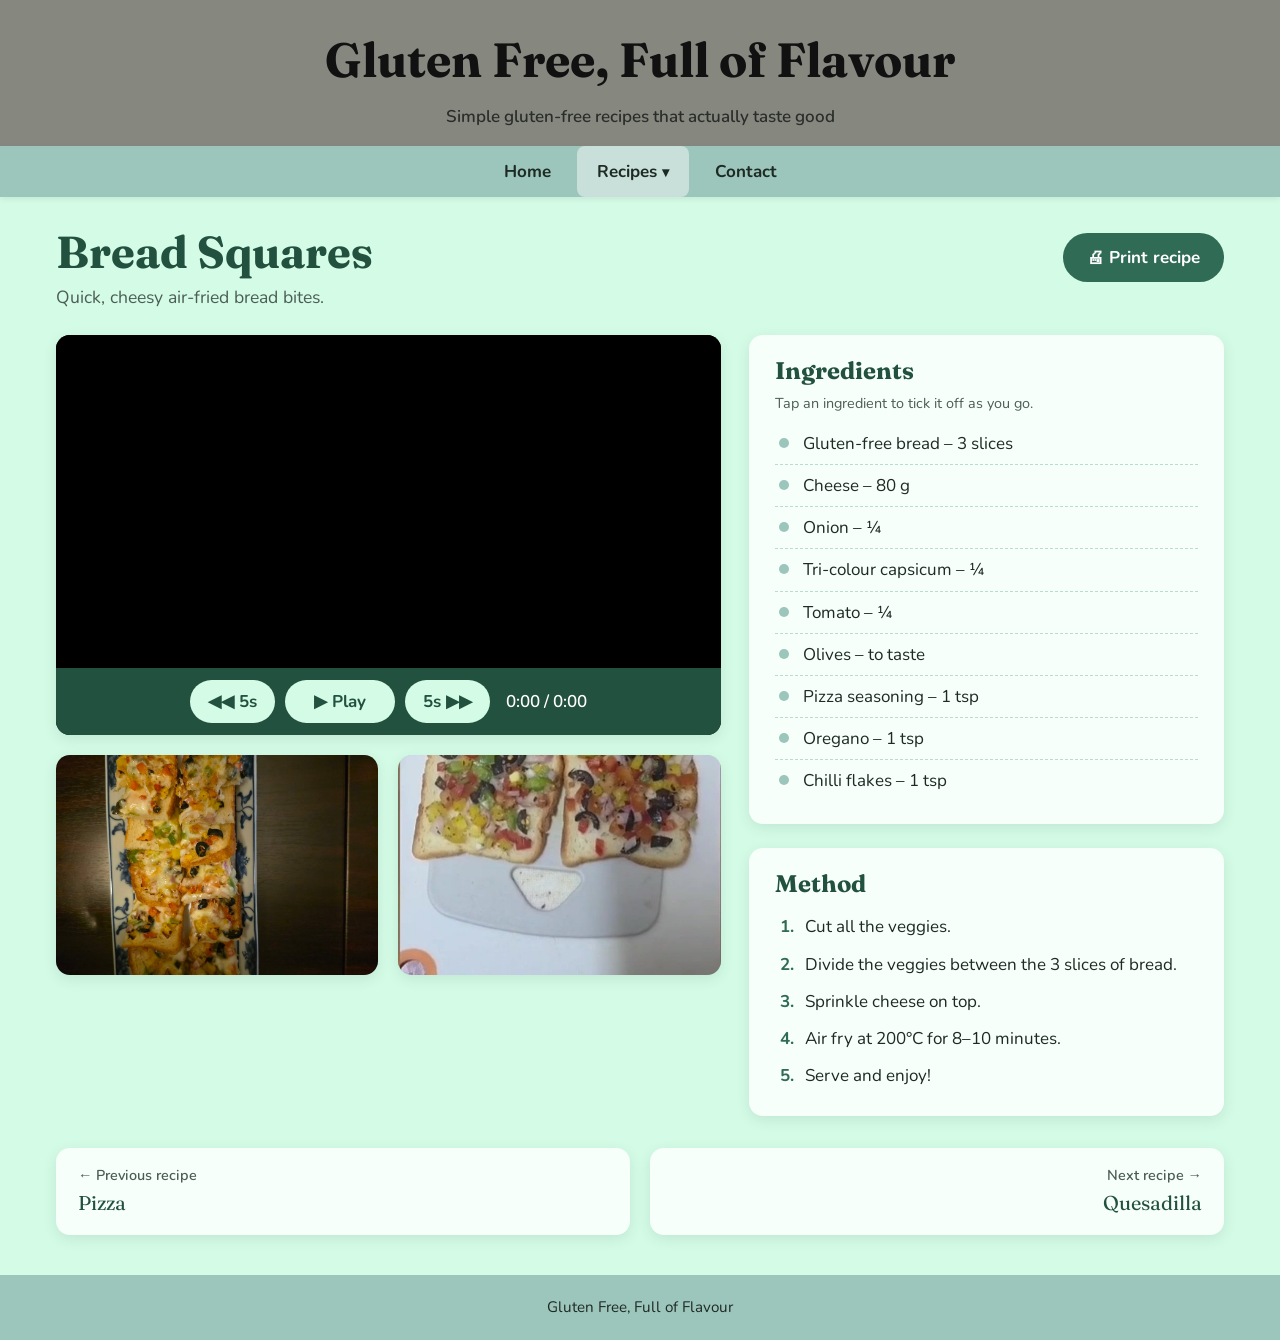
==== bread-squares.html @ 8ae69e82 "First version of my website" ====
<!DOCTYPE html>
<html lang="en">
<head>
  <meta charset="UTF-8">
  <meta name="viewport" content="width=device-width, initial-scale=1.0">
  <meta name="description" content="Gluten-free Bread Squares recipe with video.">
  <title>Bread Squares | Gluten Free, Full of Flavour</title>
  <link rel="preconnect" href="https://fonts.googleapis.com">
  <link rel="preconnect" href="https://fonts.gstatic.com" crossorigin>
  <link href="https://fonts.googleapis.com/css2?family=Fraunces:opsz,wght@9..144,600;9..144,700&family=Nunito:wght@400;600;700&display=swap" rel="stylesheet">
  <link rel="icon" href="favicon.svg" type="image/svg+xml">
  <link rel="stylesheet" href="css/recipe.css">
</head>
<body>

  <!-- ===== Title bar ===== -->
  <header class="site-header">
    <a href="index.html" class="site-title">Gluten Free, Full of Flavour</a>
    <p class="tagline">Simple gluten-free recipes that actually taste good</p>
  </header>

  <!-- ===== Navigation bar ===== -->
  <nav class="site-nav" aria-label="Main navigation">
    <button class="menu-toggle" aria-expanded="false" aria-controls="nav-links">&#9776; Menu</button>
    <ul class="nav-links" id="nav-links">
      <li><a href="index.html">Home</a></li>
      <li class="dropdown">
        <button class="dropdown-toggle active" aria-expanded="false">Recipes <span class="arrow">&#9662;</span></button>
        <ul class="dropdown-menu">
          <li><a href="quesadilla.html">Quesadilla</a></li>
          <li><a href="vanilla-cake.html">Vanilla Cake</a></li>
          <li><a href="orange-cake.html">Orange Cake</a></li>
          <li><a href="peanut-butter-cookies.html">Peanut Butter Cookies</a></li>
          <li><a href="honey-chilli-potato.html">Honey Chilli Potato</a></li>
          <li><a href="ragi-cookies.html">Ragi Cookies</a></li>
          <li><a href="ragi-cupcakes.html">Ragi Cupcakes</a></li>
          <li><a href="paneer-roll.html">Paneer Roll</a></li>
          <li><a href="chicken-roll.html">Chicken Roll</a></li>
          <li><a href="paneer-cubes.html">Paneer Cubes</a></li>
          <li><a href="pizza.html">Pizza</a></li>
          <li><a href="bread-squares.html" class="active" aria-current="page">Bread Squares</a></li>
        </ul>
      </li>
      <li><a href="gf-contact.html">Contact</a></li>
    </ul>
  </nav>

  <!-- ===== Main content ===== -->
  <main class="recipe">
    <div class="title-row">
      <div>
        <h1 class="recipe-title">Bread Squares</h1>
        <p class="recipe-blurb">Quick, cheesy air-fried bread bites.</p>
      </div>
      <button class="btn btn-print" type="button">&#128424;&#xFE0E; Print recipe</button>
    </div>

    <div class="recipe-layout">

      <!-- Left column: video + pictures -->
      <div class="media-column">
        <div class="video-player">
          <video src="videos/bread-squares.mp4" preload="metadata" playsinline>
            Sorry, your browser can't play this video.
          </video>
          <div class="video-controls">
            <button class="vc-btn btn-back" aria-label="Go back 5 seconds">&#9664;&#xFE0E;&#9664;&#xFE0E; 5s</button>
            <button class="vc-btn btn-play" aria-label="Play">&#9654; Play</button>
            <button class="vc-btn btn-forward" aria-label="Skip forward 5 seconds">5s &#9654;&#xFE0E;&#9654;&#xFE0E;</button>
            <span class="vc-time">0:00 / 0:00</span>
          </div>
        </div>

        <div class="recipe-photos">
          <figure class="photo"><img src="images/bread-squares-1.jpg" alt="Bread Squares, photo 1" loading="lazy"></figure>
          <figure class="photo"><img src="images/bread-squares-2.jpg" alt="Bread Squares, photo 2" loading="lazy"></figure>
        </div>
      </div>

      <!-- Right column: ingredients + method -->
      <div class="text-column">
        <section class="card ingredients">
          <h2>Ingredients</h2>
          <p class="hint">Tap an ingredient to tick it off as you go.</p>
          <ul>
          <li>Gluten-free bread – 3 slices</li>
          <li>Cheese – 80 g</li>
          <li>Onion – ¼</li>
          <li>Tri-colour capsicum – ¼</li>
          <li>Tomato – ¼</li>
          <li>Olives – to taste</li>
          <li>Pizza seasoning – 1 tsp</li>
          <li>Oregano – 1 tsp</li>
          <li>Chilli flakes – 1 tsp</li>
          </ul>
        </section>

        <section class="card method">
          <h2>Method</h2>
          <ol>
          <li>Cut all the veggies.</li>
          <li>Divide the veggies between the 3 slices of bread.</li>
          <li>Sprinkle cheese on top.</li>
          <li>Air fry at 200°C for 8–10 minutes.</li>
          <li>Serve and enjoy!</li>
          </ol>
        </section>
      </div>

    </div>

    <!-- Previous / next recipe -->
    <nav class="recipe-pager" aria-label="More recipes">
      <a class="pager-link prev" href="pizza.html"><span class="pager-label">&larr; Previous recipe</span><span class="pager-name">Pizza</span></a>
      <a class="pager-link next" href="quesadilla.html"><span class="pager-label">Next recipe &rarr;</span><span class="pager-name">Quesadilla</span></a>
    </nav>
  </main>

  <!-- ===== Footer ===== -->
  <footer class="site-footer">
    <p>Gluten Free, Full of Flavour</p>
  </footer>

  <script src="js/script.js"></script>
</body>
</html>
---- css/recipe.css ----
/* =========================================================
   SHARED STYLES (title bar, nav bar, footer)
   This section is the same in all 3 CSS files.
   If you change it here, change it in the other two as well.
   ========================================================= */

:root {
  --title-bar: #868880;     /* grey title bar (from sketch) */
  --nav-bar: #9cc5bb;       /* sage nav bar (from sketch) */
  --page-bg: #d4fbe6;       /* mint page background (from sketch) */
  --card-bg: #f7fffa;
  --text: #1e2a24;
  --muted: #4b5d54;
  --accent: #2f6b55;
  --accent-dark: #22513f;
  --border: #b9dccd;
  --radius: 14px;
  --shadow: 0 4px 14px rgba(30, 60, 45, 0.10);
}

* { box-sizing: border-box; }

body {
  margin: 0;
  font-family: "Nunito", Arial, sans-serif;
  font-size: 17px;
  line-height: 1.6;
  color: var(--text);
  background: var(--page-bg);
}

img { max-width: 100%; display: block; }

h1, h2 {
  font-family: "Fraunces", Georgia, serif;
  line-height: 1.2;
  color: var(--accent-dark);
}

/* ----- Title bar ----- */
.site-header {
  background: var(--title-bar);
  text-align: center;
  padding: 22px 16px 16px;
}
.site-title {
  font-family: "Fraunces", Georgia, serif;
  font-size: clamp(1.8rem, 5vw, 3rem);
  font-weight: 700;
  color: #111;
  text-decoration: none;
}
.tagline {
  margin: 4px 0 0;
  color: #2a2d29;
  font-weight: 600;
}

/* ----- Navigation bar ----- */
.site-nav {
  background: var(--nav-bar);
  position: sticky;
  top: 0;
  z-index: 100;
  box-shadow: 0 2px 6px rgba(0, 0, 0, 0.08);
}
.nav-links {
  list-style: none;
  margin: 0 auto;
  padding: 0 16px;
  display: flex;
  justify-content: center;
  gap: 6px;
  max-width: 1200px;
}
.nav-links > li { position: relative; }

.nav-links a,
.dropdown-toggle {
  display: block;
  padding: 12px 20px;
  font: inherit;
  font-weight: 700;
  color: var(--text);
  text-decoration: none;
  background: none;
  border: none;
  cursor: pointer;
  border-radius: 8px;
}
.nav-links a:hover,
.dropdown-toggle:hover,
.nav-links a.active,
.dropdown-toggle.active {
  background: rgba(255, 255, 255, 0.45);
}

/* Recipes dropdown */
.dropdown-menu {
  list-style: none;
  margin: 0;
  padding: 10px;
  position: absolute;
  top: 100%;
  left: 50%;
  transform: translateX(-50%);
  width: 440px;
  display: none;
  grid-template-columns: 1fr 1fr;
  gap: 2px;
  background: var(--card-bg);
  border-radius: var(--radius);
  box-shadow: 0 8px 24px rgba(0, 0, 0, 0.15);
}
.dropdown-menu a {
  padding: 8px 12px;
  font-weight: 600;
}
.dropdown-menu a:hover,
.dropdown-menu a.active {
  background: var(--page-bg);
}
.dropdown:hover .dropdown-menu,
.dropdown:focus-within .dropdown-menu,
.dropdown.open .dropdown-menu {
  display: grid;
}
.arrow { font-size: 0.8em; }

/* Mobile menu button (hidden on big screens) */
.menu-toggle {
  display: none;
  width: 100%;
  padding: 12px 16px;
  font: inherit;
  font-weight: 700;
  background: none;
  border: none;
  cursor: pointer;
  color: var(--text);
}

/* ----- Buttons ----- */
.btn {
  display: inline-block;
  padding: 11px 24px;
  background: var(--accent);
  color: #fff;
  font: inherit;
  font-weight: 700;
  text-decoration: none;
  border: none;
  border-radius: 999px;
  cursor: pointer;
  transition: background 0.2s;
}
.btn:hover { background: var(--accent-dark); }

/* ----- Photos ----- */
.photo {
  margin: 0;
  border-radius: var(--radius);
  overflow: hidden;
  box-shadow: var(--shadow);
  background: var(--border);
}
.photo img {
  width: 100%;
  height: 100%;
  object-fit: cover;
  transition: transform 0.4s;
}
.photo:hover img { transform: scale(1.04); }

/* Shown by script.js when a photo file is missing */
.photo-missing {
  display: flex;
  align-items: center;
  justify-content: center;
  height: 100%;
  min-height: 160px;
  padding: 16px;
  text-align: center;
  color: var(--muted);
  font-weight: 600;
}

/* ----- Footer ----- */
.site-footer {
  text-align: center;
  padding: 20px 16px;
  background: var(--nav-bar);
  font-size: 0.95rem;
  margin-top: 40px;
}
.site-footer p { margin: 0; }
.site-footer .credits {
  margin-top: 4px;
  font-size: 0.8rem;
  color: var(--muted);
}
.site-footer a { color: inherit; }

/* ----- Mobile nav ----- */
@media (max-width: 760px) {
  .menu-toggle { display: block; }
  .nav-links {
    display: none;
    flex-direction: column;
    padding: 0 12px 12px;
    gap: 2px;
  }
  .site-nav.open .nav-links { display: flex; }
  .dropdown-toggle { width: 100%; text-align: left; }
  .dropdown-menu {
    position: static;
    transform: none;
    width: 100%;
    box-shadow: none;
    grid-template-columns: 1fr 1fr;
  }
  /* on phones the dropdown opens by tapping, not hovering */
  .dropdown:hover .dropdown-menu,
  .dropdown:focus-within .dropdown-menu { display: none; }
  .dropdown.open .dropdown-menu { display: grid; }
}

/* =========================================================
   RECIPE PAGE STYLES (used by all 12 recipe pages)
   ========================================================= */

.recipe {
  max-width: 1200px;
  margin: 0 auto;
  padding: 28px 16px 0;
}

.title-row {
  display: flex;
  align-items: flex-start;
  justify-content: space-between;
  gap: 16px;
  flex-wrap: wrap;
}
.btn-print { margin-top: 8px; }

.recipe-title {
  margin: 0;
  font-size: clamp(2rem, 4vw, 2.8rem);
}
.recipe-blurb {
  margin: 4px 0 24px;
  color: var(--muted);
  font-size: 1.1rem;
}

/* Left: video + pictures | Right: ingredients + method */
.recipe-layout {
  display: grid;
  grid-template-columns: 1.4fr 1fr;
  gap: 28px;
  align-items: start;
}

/* ----- Video ----- */
.video-player {
  background: #000;
  border-radius: var(--radius);
  overflow: hidden;
  box-shadow: var(--shadow);
}
.video-player video {
  display: block;
  width: 100%;
  height: auto;          /* keeps each video's own shape */
  max-height: 75vh;
  background: #000;
  cursor: pointer;
}
.video-controls {
  display: flex;
  align-items: center;
  justify-content: center;
  flex-wrap: wrap;
  gap: 10px;
  padding: 12px;
  background: var(--accent-dark);
}
.vc-btn {
  padding: 8px 18px;
  font: inherit;
  font-weight: 700;
  color: var(--accent-dark);
  background: var(--page-bg);
  border: none;
  border-radius: 999px;
  cursor: pointer;
  transition: transform 0.1s, background 0.2s;
}
.vc-btn:hover { background: #fff; }
.vc-btn:active { transform: scale(0.95); }
.btn-play { min-width: 110px; }
.vc-time {
  color: #fff;
  font-weight: 600;
  font-variant-numeric: tabular-nums;
  margin-left: 6px;
}

/* ----- Two pictures under the video ----- */
.recipe-photos {
  display: grid;
  grid-template-columns: 1fr 1fr;
  gap: 20px;
  margin-top: 20px;
}
.recipe-photos .photo { height: 220px; }

/* ----- Ingredients + method ----- */
.text-column {
  display: flex;
  flex-direction: column;
  gap: 24px;
}
.card {
  background: var(--card-bg);
  border-radius: var(--radius);
  box-shadow: var(--shadow);
  padding: 22px 26px;
}
.card h2 {
  margin: 0 0 10px;
  font-size: 1.5rem;
}

.hint {
  margin: -4px 0 8px;
  font-size: 0.9rem;
  color: var(--muted);
}
.ingredients ul {
  list-style: none;
  margin: 0;
  padding: 0;
}
.ingredients li {
  padding: 7px 0 7px 28px;
  border-bottom: 1px dashed var(--border);
  position: relative;
}
.ingredients li:last-child { border-bottom: none; }
.ingredients li {
  cursor: pointer;
  user-select: none;
  transition: color 0.2s;
}
.ingredients li:hover { color: var(--accent); }
/* ticked-off ingredient */
.ingredients li.done {
  color: var(--muted);
  text-decoration: line-through;
  opacity: 0.7;
}
.ingredients li.done::before {
  content: "\2713";
  background: none;
  color: var(--accent);
  font-weight: 700;
  width: auto;
  height: auto;
  top: 7px;
  left: 2px;
}
.ingredients li::before {
  content: "";
  position: absolute;
  left: 4px;
  top: 15px;
  width: 10px;
  height: 10px;
  border-radius: 50%;
  background: var(--nav-bar);
}

.method ol {
  margin: 0;
  padding-left: 24px;
}
.method li {
  padding: 5px 0 5px 6px;
}
.method li::marker {
  font-weight: 700;
  color: var(--accent);
}

/* ----- Previous / next recipe ----- */
.recipe-pager {
  display: grid;
  grid-template-columns: 1fr 1fr;
  gap: 20px;
  margin-top: 32px;
}
.pager-link {
  display: block;
  padding: 16px 22px;
  background: var(--card-bg);
  border-radius: var(--radius);
  box-shadow: var(--shadow);
  color: var(--text);
  text-decoration: none;
  transition: transform 0.2s;
}
.pager-link:hover { transform: translateY(-3px); }
.pager-link.next { text-align: right; }
.pager-label {
  display: block;
  font-size: 0.9rem;
  color: var(--muted);
  font-weight: 600;
}
.pager-name {
  display: block;
  font-family: "Fraunces", Georgia, serif;
  font-size: 1.25rem;
  color: var(--accent-dark);
}

/* ----- Printing: only the recipe text ----- */
@media print {
  .site-header, .site-nav, .site-footer, .media-column,
  .btn-print, .hint, .recipe-pager { display: none !important; }
  body { background: #fff; font-size: 12pt; }
  .recipe-layout { display: block; }
  .card { box-shadow: none; padding: 0; margin-bottom: 18px; background: #fff; }
  .ingredients li.done { text-decoration: none; opacity: 1; color: var(--text); }
}

/* Tablet & phone: stack everything */
@media (max-width: 900px) {
  .recipe-layout { grid-template-columns: 1fr; }
}
@media (max-width: 500px) {
  .recipe-photos { grid-template-columns: 1fr; }
  .vc-btn { padding: 8px 14px; }
  .recipe-pager { grid-template-columns: 1fr; gap: 12px; }
  .pager-link.next { text-align: left; }
}
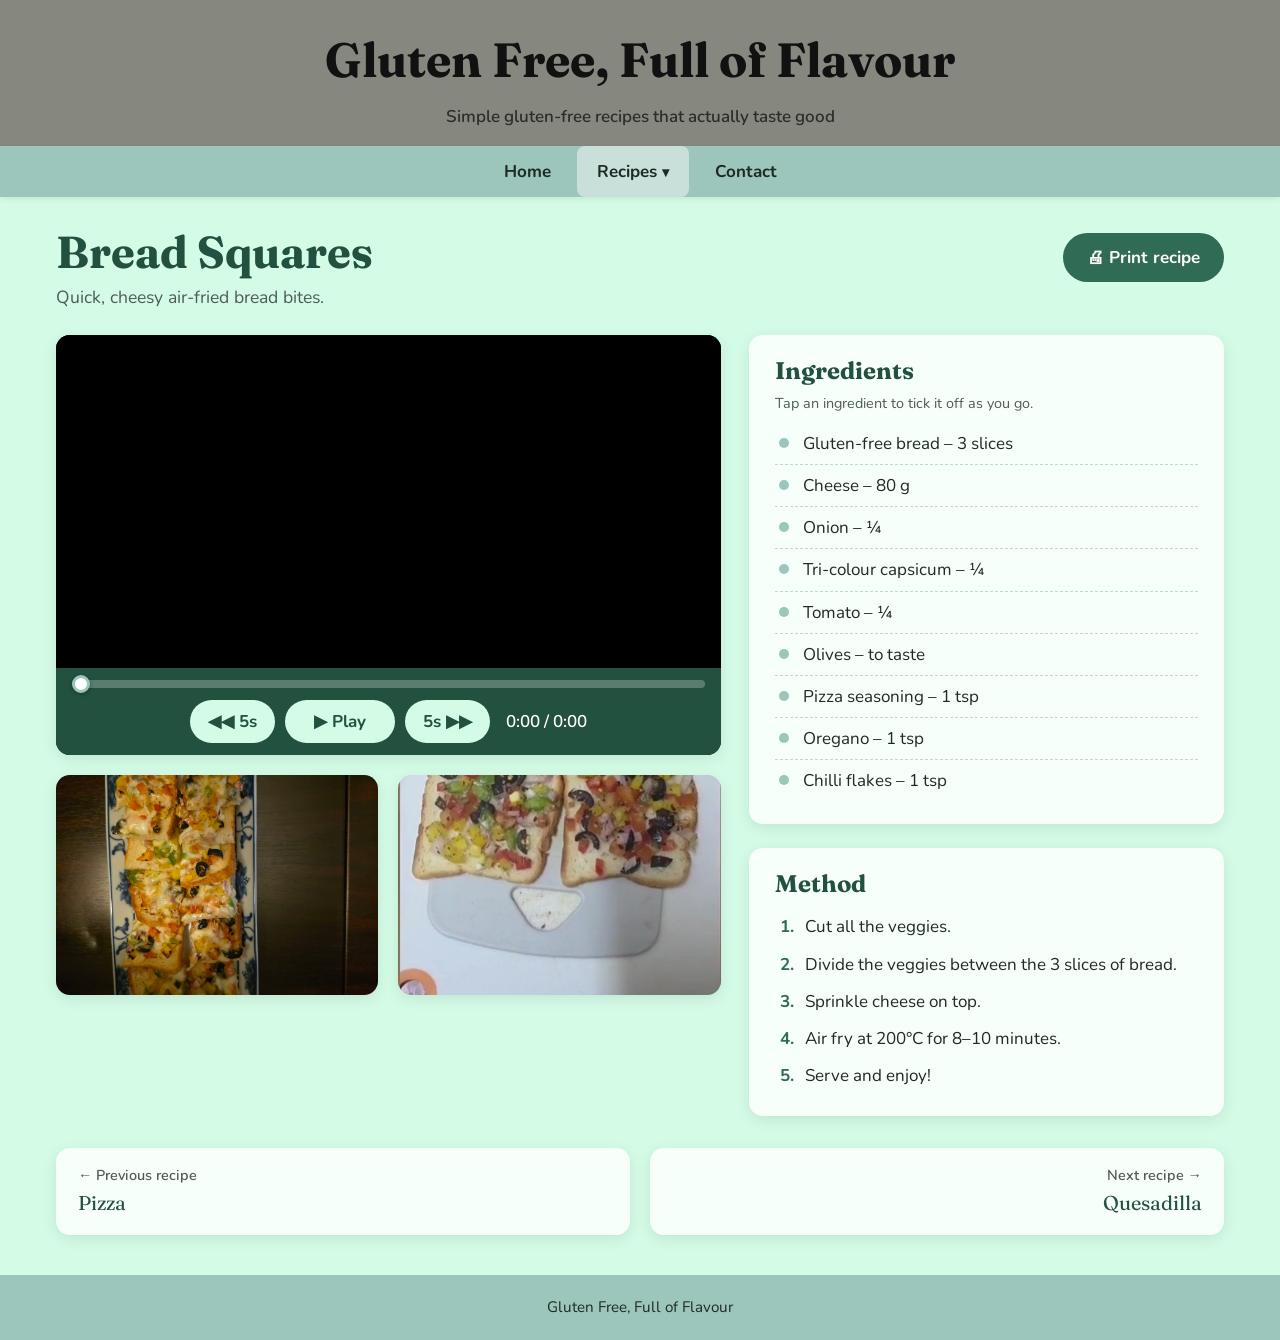
==== commit dd0c53a8: "Added video seek bar" ====
--- a/bread-squares.html
+++ b/bread-squares.html
@@ -63,6 +63,9 @@
           <video src="videos/bread-squares.mp4" preload="metadata" playsinline>
             Sorry, your browser can't play this video.
           </video>
+          <div class="seek-row">
+            <input type="range" class="vc-seek" min="0" max="100" step="0.1" value="0" aria-label="Video position">
+          </div>
           <div class="video-controls">
             <button class="vc-btn btn-back" aria-label="Go back 5 seconds">&#9664;&#xFE0E;&#9664;&#xFE0E; 5s</button>
             <button class="vc-btn btn-play" aria-label="Play">&#9654; Play</button>
--- a/css/recipe.css
+++ b/css/recipe.css
@@ -277,6 +277,49 @@
   background: #000;
   cursor: pointer;
 }
+/* ----- Seek bar (drag to move through the video) ----- */
+.seek-row {
+  padding: 12px 16px 0;
+  background: var(--accent-dark);
+}
+.vc-seek {
+  --progress: 0%;
+  -webkit-appearance: none;
+  appearance: none;
+  display: block;
+  width: 100%;
+  height: 8px;
+  margin: 0;
+  border-radius: 999px;
+  cursor: pointer;
+  /* filled part (watched) + empty part */
+  background: linear-gradient(to right, var(--page-bg) var(--progress), rgba(255, 255, 255, 0.25) var(--progress));
+}
+.vc-seek:focus { outline: none; }
+.vc-seek:focus-visible { box-shadow: 0 0 0 3px rgba(212, 251, 230, 0.5); }
+/* the round handle - Chrome, Edge, Safari */
+.vc-seek::-webkit-slider-thumb {
+  -webkit-appearance: none;
+  appearance: none;
+  width: 18px;
+  height: 18px;
+  border-radius: 50%;
+  background: #fff;
+  border: 3px solid var(--nav-bar);
+  box-shadow: 0 1px 4px rgba(0, 0, 0, 0.3);
+  transition: transform 0.15s;
+}
+.vc-seek:hover::-webkit-slider-thumb { transform: scale(1.2); }
+/* the round handle - Firefox */
+.vc-seek::-moz-range-thumb {
+  width: 14px;
+  height: 14px;
+  border-radius: 50%;
+  background: #fff;
+  border: 3px solid var(--nav-bar);
+}
+.vc-seek::-moz-range-track { background: transparent; }
+
 .video-controls {
   display: flex;
   align-items: center;
